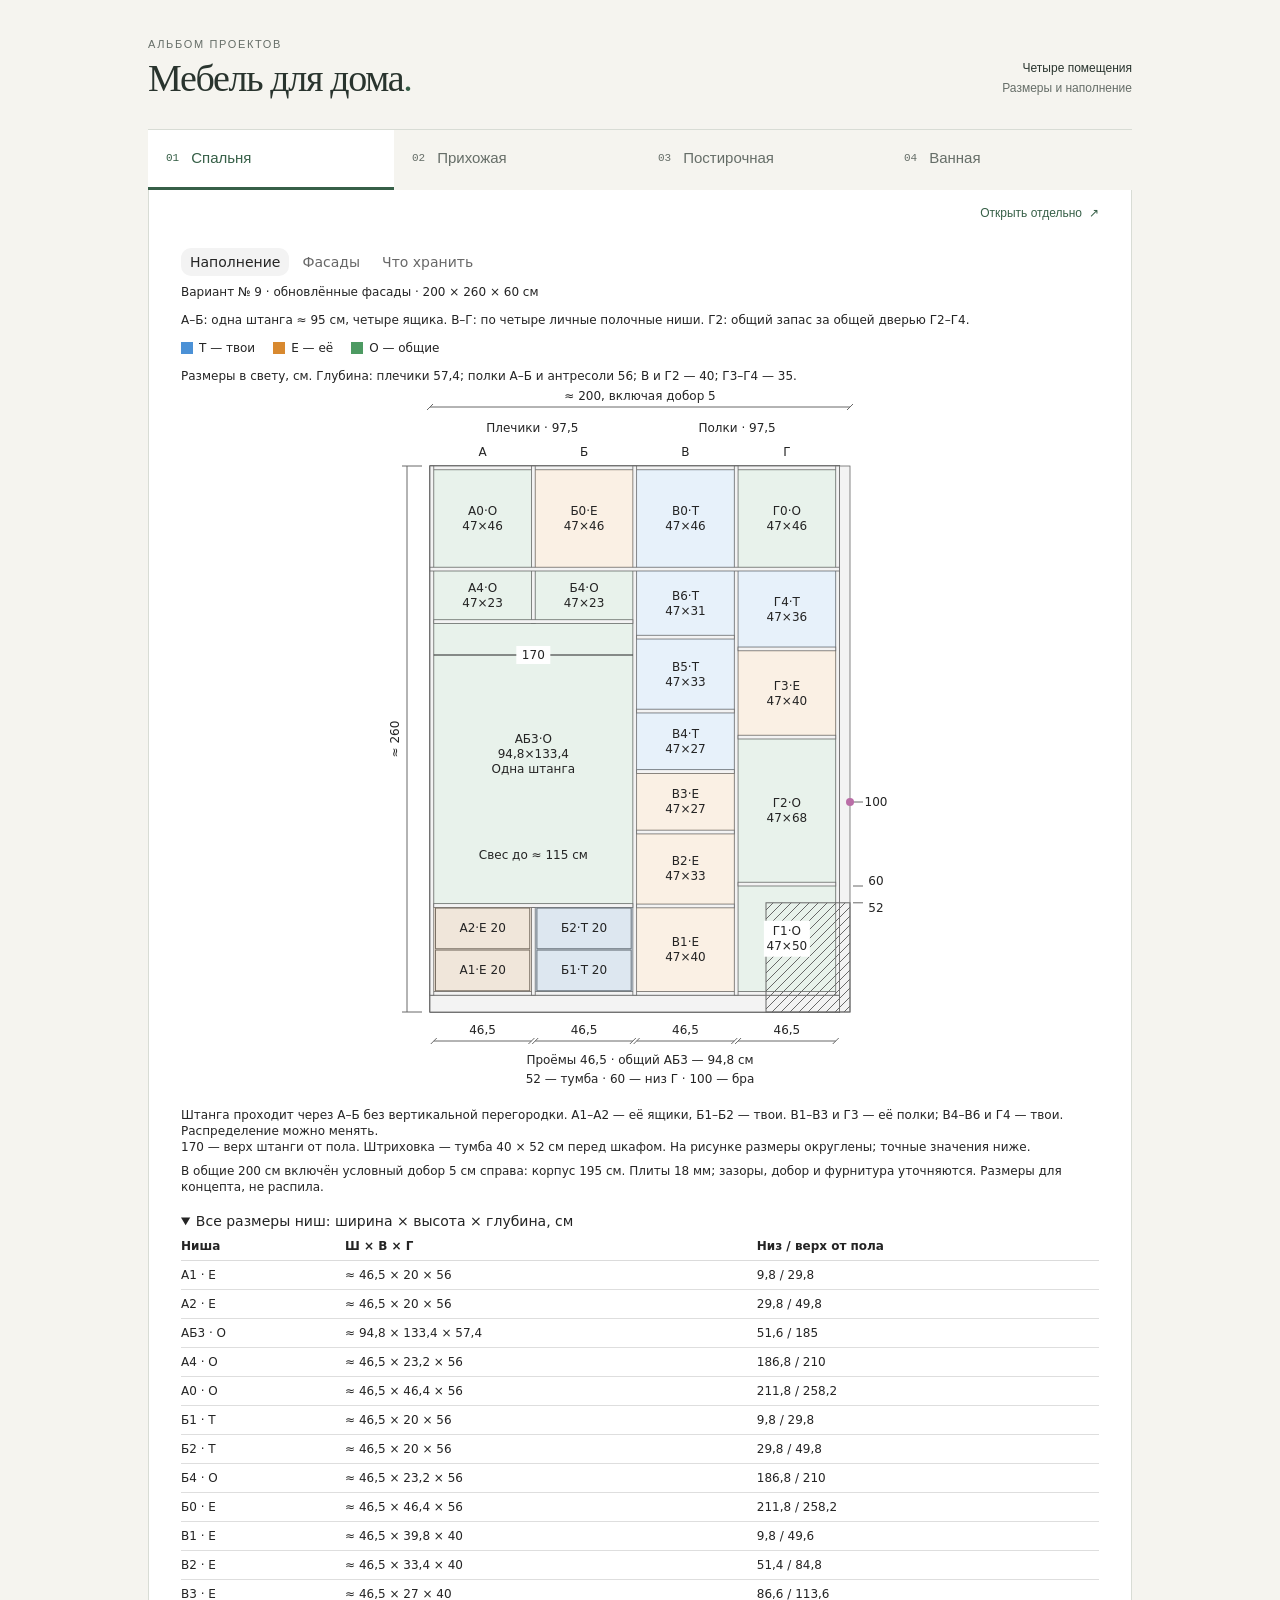
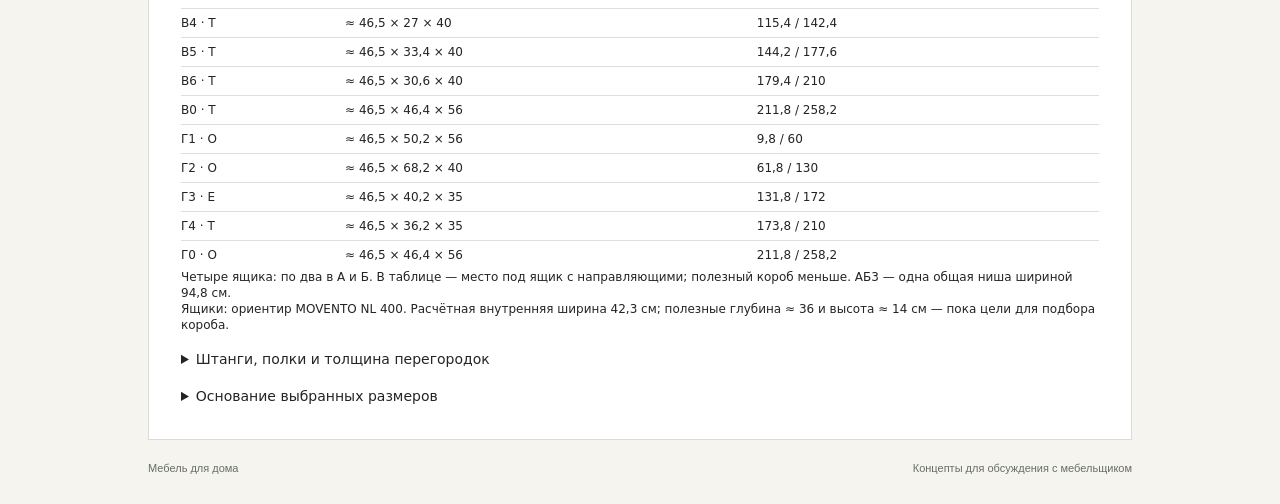
==== index.html @ 3846543a "Add home furniture plans" ====
<!doctype html>
<html lang="ru">
<head>
  <meta charset="utf-8">
  <meta name="viewport" content="width=device-width, initial-scale=1">
  <meta name="color-scheme" content="light">
  <meta name="description" content="Проекты мебели для дома: шкафы в спальне, прихожей и постирочной, тумба в ванной. Схемы, фасады, размеры и наполнение.">
  <title>Мебель для дома</title>
  <link rel="icon" href="data:,">
  <link rel="stylesheet" href="assets/site.css">
  <script src="assets/site.js" defer></script>
</head>
<body>
  <a class="skip-link" href="#projects">К проектам</a>
  <div class="page">
    <header class="masthead">
      <div>
        <p class="eyebrow">Альбом проектов</p>
        <h1>Мебель для дома<span aria-hidden="true">.</span></h1>
      </div>
      <p class="edition">Четыре помещения<br><span>Размеры и наполнение</span></p>
    </header>

    <main id="projects">
      <div class="room-tabs" role="tablist" aria-label="Помещение">
        <button type="button" role="tab" id="tab-bedroom" aria-controls="panel-bedroom" aria-selected="true" tabindex="0" data-room="bedroom"><span class="room-number" aria-hidden="true">01</span>Спальня</button>
        <button type="button" role="tab" id="tab-hallway" aria-controls="panel-hallway" aria-selected="false" tabindex="-1" data-room="hallway"><span class="room-number" aria-hidden="true">02</span>Прихожая</button>
        <button type="button" role="tab" id="tab-laundry" aria-controls="panel-laundry" aria-selected="false" tabindex="-1" data-room="laundry"><span class="room-number" aria-hidden="true">03</span>Постирочная</button>
        <button type="button" role="tab" id="tab-bathroom" aria-controls="panel-bathroom" aria-selected="false" tabindex="-1" data-room="bathroom"><span class="room-number" aria-hidden="true">04</span>Ванная</button>
      </div>
      <div class="project-sheet">
        <div class="sheet-toolbar">
          <p id="load-status" role="status" aria-live="polite"></p>
          <a id="standalone-link" href="wardrobe-preview.html" target="_blank" rel="noopener">Открыть отдельно <span aria-hidden="true">↗</span></a>
        </div>
        <section role="tabpanel" id="panel-bedroom" aria-labelledby="tab-bedroom">
          <iframe title="Шкаф в спальне: схемы и размеры" data-src="wardrobe-preview.html" data-room="bedroom" height="740"></iframe>
        </section>
        <section role="tabpanel" id="panel-hallway" aria-labelledby="tab-hallway" hidden>
          <iframe title="Шкаф в прихожей: схемы и размеры" data-src="hallway-preview.html" data-room="hallway" height="740"></iframe>
        </section>
        <section role="tabpanel" id="panel-laundry" aria-labelledby="tab-laundry" hidden>
          <iframe title="Шкаф в постирочной: схемы и размеры" data-src="laundry-preview.html" data-room="laundry" height="740"></iframe>
        </section>
        <section role="tabpanel" id="panel-bathroom" aria-labelledby="tab-bathroom" hidden>
          <iframe title="Тумба в ванной: схемы и размеры" data-src="bathroom-preview.html" data-room="bathroom" height="740"></iframe>
        </section>
        <noscript>
          <p class="no-script">Для переключения вкладок нужен JavaScript. Проекты можно открыть отдельно:</p>
          <ul>
            <li><a href="wardrobe-preview.html">Спальня</a></li>
            <li><a href="hallway-preview.html">Прихожая</a></li>
            <li><a href="laundry-preview.html">Постирочная</a></li>
            <li><a href="bathroom-preview.html">Ванная</a></li>
          </ul>
          <style>.room-tabs,[role="tabpanel"],.sheet-toolbar{display:none}</style>
        </noscript>
      </div>
    </main>
    <footer><span>Мебель для дома</span><span>Концепты для обсуждения с мебельщиком</span></footer>
  </div>
</body>
</html>
---- assets/site.css ----
:root {
  color-scheme: light;
  --paper: #f5f4ef;
  --ink: #29342e;
  --muted: #666e68;
  --line: #d8dcd5;
  --green: #365f47;
  font-family: "Segoe UI", "Helvetica Neue", sans-serif;
  color: var(--ink);
  background: var(--paper);
}
* { box-sizing: border-box; }
body { margin: 0; }
[hidden] { display: none !important; }
a { color: var(--green); text-underline-offset: 4px; }
a:hover { color: var(--ink); }
button, a { -webkit-tap-highlight-color: transparent; }
:focus-visible { outline: 2px solid var(--green); outline-offset: 4px; }
.skip-link { position: absolute; top: 10px; left: 12px; z-index: 2; padding: 12px; background: white; transform: translateY(-180%); }
.skip-link:focus { transform: translateY(0); }
.page { max-width: 1040px; padding: 0 28px; margin: 0 auto; }
.masthead { display: flex; align-items: flex-end; justify-content: space-between; gap: 24px; padding: 38px 0 28px; }
.eyebrow { margin: 0 0 7px; font-size: 11px; text-transform: uppercase; letter-spacing: .15em; color: var(--muted); }
h1 { margin: 0; font: 400 38px/1.15 Georgia, "Times New Roman", serif; letter-spacing: -.035em; }
h1 span { color: var(--green); }
.edition { flex-shrink: 0; margin: 0 0 3px; font-size: 12px; line-height: 1.6; text-align: right; }
.edition span { color: var(--muted); }
.room-tabs { display: grid; grid-template-columns: repeat(4, 1fr); border-top: 1px solid var(--line); }
.room-tabs button { appearance: none; position: relative; display: flex; align-items: center; gap: 12px; min-height: 60px; margin: 0; padding: 12px 18px; border: 0; border-bottom: 3px solid transparent; background: transparent; color: var(--muted); font: 500 15px/1.25 "Segoe UI", "Helvetica Neue", sans-serif; text-align: left; cursor: pointer; }
.room-tabs button:hover { background: #eeefe8; color: var(--ink); }
.room-tabs button[aria-selected="true"] { border-bottom-color: var(--green); color: var(--green); background: #fff; }
.room-number { font: 11px/1.2 Consolas, monospace; color: var(--muted); }
.room-tabs button[aria-selected="true"] .room-number { color: var(--green); }
.project-sheet { background: #fff; border: 1px solid var(--line); border-top: 0; padding: 0 20px 18px; }
.sheet-toolbar { display: flex; align-items: center; justify-content: space-between; gap: 10px; min-height: 46px; padding: 8px 12px; font-size: 12px; }
.sheet-toolbar a { flex-shrink: 0; text-decoration: none; min-height: 30px; display: inline-flex; align-items: center; gap: 7px; }
.sheet-toolbar a:hover { text-decoration: underline; }
#load-status { margin: 0; color: var(--muted); }
iframe { display: block; width: 100%; border: 0; background: #fff; }
footer { display: flex; justify-content: space-between; gap: 16px; padding: 20px 0 28px; font-size: 11px; line-height: 1.5; color: var(--muted); }
.no-script { margin: 12px; }
@media (max-width: 780px) {
  .page { padding: 0 16px; }
  .masthead { padding: 26px 0 24px; }
  h1 { font-size: 33px; }
  .room-tabs button { gap: 8px; padding: 12px; font-size: 14px; }
  .project-sheet { padding: 0 4px 12px; }
}
@media (max-width: 520px) {
  .page { padding: 0 10px; }
  .masthead { display: block; padding: 24px 6px 20px; }
  h1 { font-size: 32px; }
  .edition { display: none; }
  .room-tabs { grid-template-columns: repeat(2, 1fr); }
  .room-tabs button { min-height: 48px; padding: 11px 14px; }
  .project-sheet { padding: 0 0 10px; }
  .sheet-toolbar { padding: 5px 12px; min-height: 42px; }
  footer { display: block; padding-left: 6px; }
  footer span { display: block; }
  footer span + span { margin-top: 4px; }
}
@media print {
  .page { max-width: none; padding: 0; }
  .masthead { padding: 12px; }
  .room-tabs, .sheet-toolbar, footer { display: none; }
  .project-sheet { border: 0; padding: 0; }
}
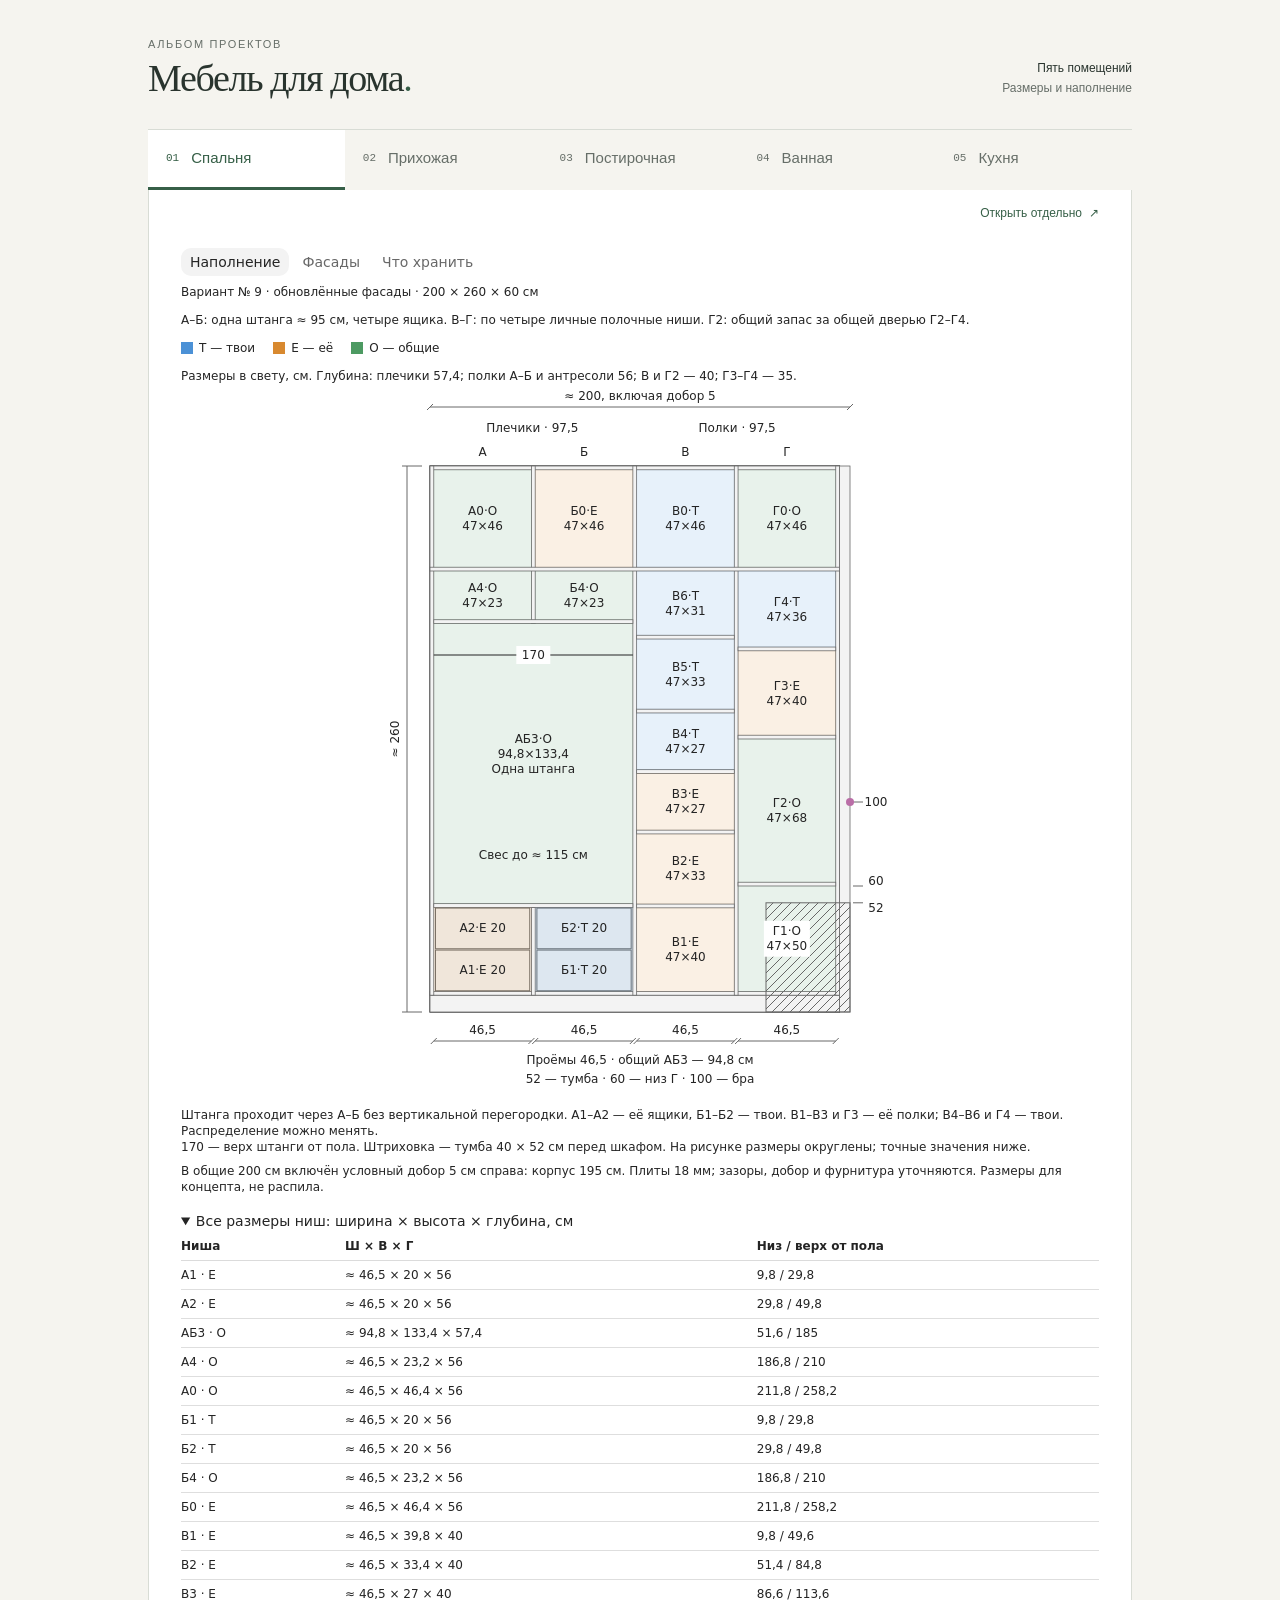
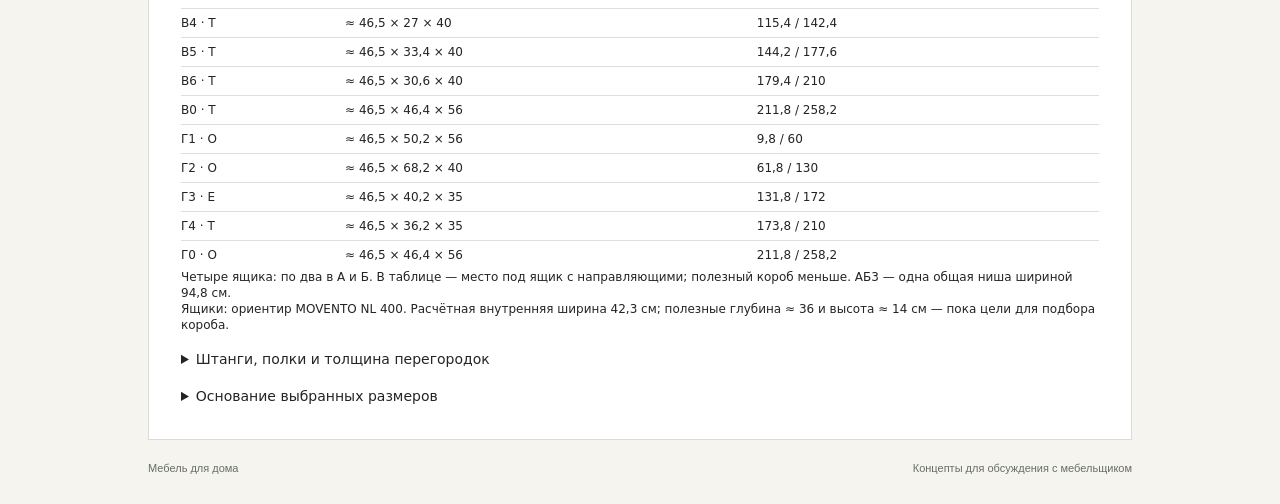
==== commit 71dc422e: "Add kitchen plans and update hallway layout" ====
--- a/index.html
+++ b/index.html
@@ -4,7 +4,7 @@
   <meta charset="utf-8">
   <meta name="viewport" content="width=device-width, initial-scale=1">
   <meta name="color-scheme" content="light">
-  <meta name="description" content="Проекты мебели для дома: шкафы в спальне, прихожей и постирочной, тумба в ванной. Схемы, фасады, размеры и наполнение.">
+  <meta name="description" content="Проекты мебели для дома: спальня, прихожая, постирочная, ванная и кухня. Схемы, фасады, размеры и наполнение.">
   <title>Мебель для дома</title>
   <link rel="icon" href="data:,">
   <link rel="stylesheet" href="assets/site.css">
@@ -18,7 +18,7 @@
         <p class="eyebrow">Альбом проектов</p>
         <h1>Мебель для дома<span aria-hidden="true">.</span></h1>
       </div>
-      <p class="edition">Четыре помещения<br><span>Размеры и наполнение</span></p>
+      <p class="edition">Пять помещений<br><span>Размеры и наполнение</span></p>
     </header>
 
     <main id="projects">
@@ -27,6 +27,7 @@
         <button type="button" role="tab" id="tab-hallway" aria-controls="panel-hallway" aria-selected="false" tabindex="-1" data-room="hallway"><span class="room-number" aria-hidden="true">02</span>Прихожая</button>
         <button type="button" role="tab" id="tab-laundry" aria-controls="panel-laundry" aria-selected="false" tabindex="-1" data-room="laundry"><span class="room-number" aria-hidden="true">03</span>Постирочная</button>
         <button type="button" role="tab" id="tab-bathroom" aria-controls="panel-bathroom" aria-selected="false" tabindex="-1" data-room="bathroom"><span class="room-number" aria-hidden="true">04</span>Ванная</button>
+        <button type="button" role="tab" id="tab-kitchen" aria-controls="panel-kitchen" aria-selected="false" tabindex="-1" data-room="kitchen"><span class="room-number" aria-hidden="true">05</span>Кухня</button>
       </div>
       <div class="project-sheet">
         <div class="sheet-toolbar">
@@ -45,6 +46,9 @@
         <section role="tabpanel" id="panel-bathroom" aria-labelledby="tab-bathroom" hidden>
           <iframe title="Тумба в ванной: схемы и размеры" data-src="bathroom-preview.html" data-room="bathroom" height="740"></iframe>
         </section>
+        <section role="tabpanel" id="panel-kitchen" aria-labelledby="tab-kitchen" hidden>
+          <iframe title="Г-образная кухня: схемы, техника и размеры" data-src="kitchen-preview.html" data-room="kitchen" height="740"></iframe>
+        </section>
         <noscript>
           <p class="no-script">Для переключения вкладок нужен JavaScript. Проекты можно открыть отдельно:</p>
           <ul>
@@ -52,6 +56,7 @@
             <li><a href="hallway-preview.html">Прихожая</a></li>
             <li><a href="laundry-preview.html">Постирочная</a></li>
             <li><a href="bathroom-preview.html">Ванная</a></li>
+            <li><a href="kitchen-preview.html">Кухня</a></li>
           </ul>
           <style>.room-tabs,[role="tabpanel"],.sheet-toolbar{display:none}</style>
         </noscript>
--- a/assets/site.css
+++ b/assets/site.css
@@ -25,7 +25,7 @@
 h1 span { color: var(--green); }
 .edition { flex-shrink: 0; margin: 0 0 3px; font-size: 12px; line-height: 1.6; text-align: right; }
 .edition span { color: var(--muted); }
-.room-tabs { display: grid; grid-template-columns: repeat(4, 1fr); border-top: 1px solid var(--line); }
+.room-tabs { display: grid; grid-template-columns: repeat(5, minmax(0, 1fr)); border-top: 1px solid var(--line); }
 .room-tabs button { appearance: none; position: relative; display: flex; align-items: center; gap: 12px; min-height: 60px; margin: 0; padding: 12px 18px; border: 0; border-bottom: 3px solid transparent; background: transparent; color: var(--muted); font: 500 15px/1.25 "Segoe UI", "Helvetica Neue", sans-serif; text-align: left; cursor: pointer; }
 .room-tabs button:hover { background: #eeefe8; color: var(--ink); }
 .room-tabs button[aria-selected="true"] { border-bottom-color: var(--green); color: var(--green); background: #fff; }
@@ -43,7 +43,9 @@
   .page { padding: 0 16px; }
   .masthead { padding: 26px 0 24px; }
   h1 { font-size: 33px; }
-  .room-tabs button { gap: 8px; padding: 12px; font-size: 14px; }
+  .room-tabs { grid-template-columns: repeat(6, minmax(0, 1fr)); }
+  .room-tabs button { grid-column: span 2; gap: 8px; padding: 12px; font-size: 14px; }
+  .room-tabs button:nth-last-child(-n+2) { grid-column: span 3; }
   .project-sheet { padding: 0 4px 12px; }
 }
 @media (max-width: 520px) {
@@ -52,7 +54,8 @@
   h1 { font-size: 32px; }
   .edition { display: none; }
   .room-tabs { grid-template-columns: repeat(2, 1fr); }
-  .room-tabs button { min-height: 48px; padding: 11px 14px; }
+  .room-tabs button, .room-tabs button:nth-last-child(-n+2) { grid-column: auto; min-height: 48px; padding: 11px 14px; }
+  .room-tabs button:last-child { grid-column: 1 / -1; }
   .project-sheet { padding: 0 0 10px; }
   .sheet-toolbar { padding: 5px 12px; min-height: 42px; }
   footer { display: block; padding-left: 6px; }
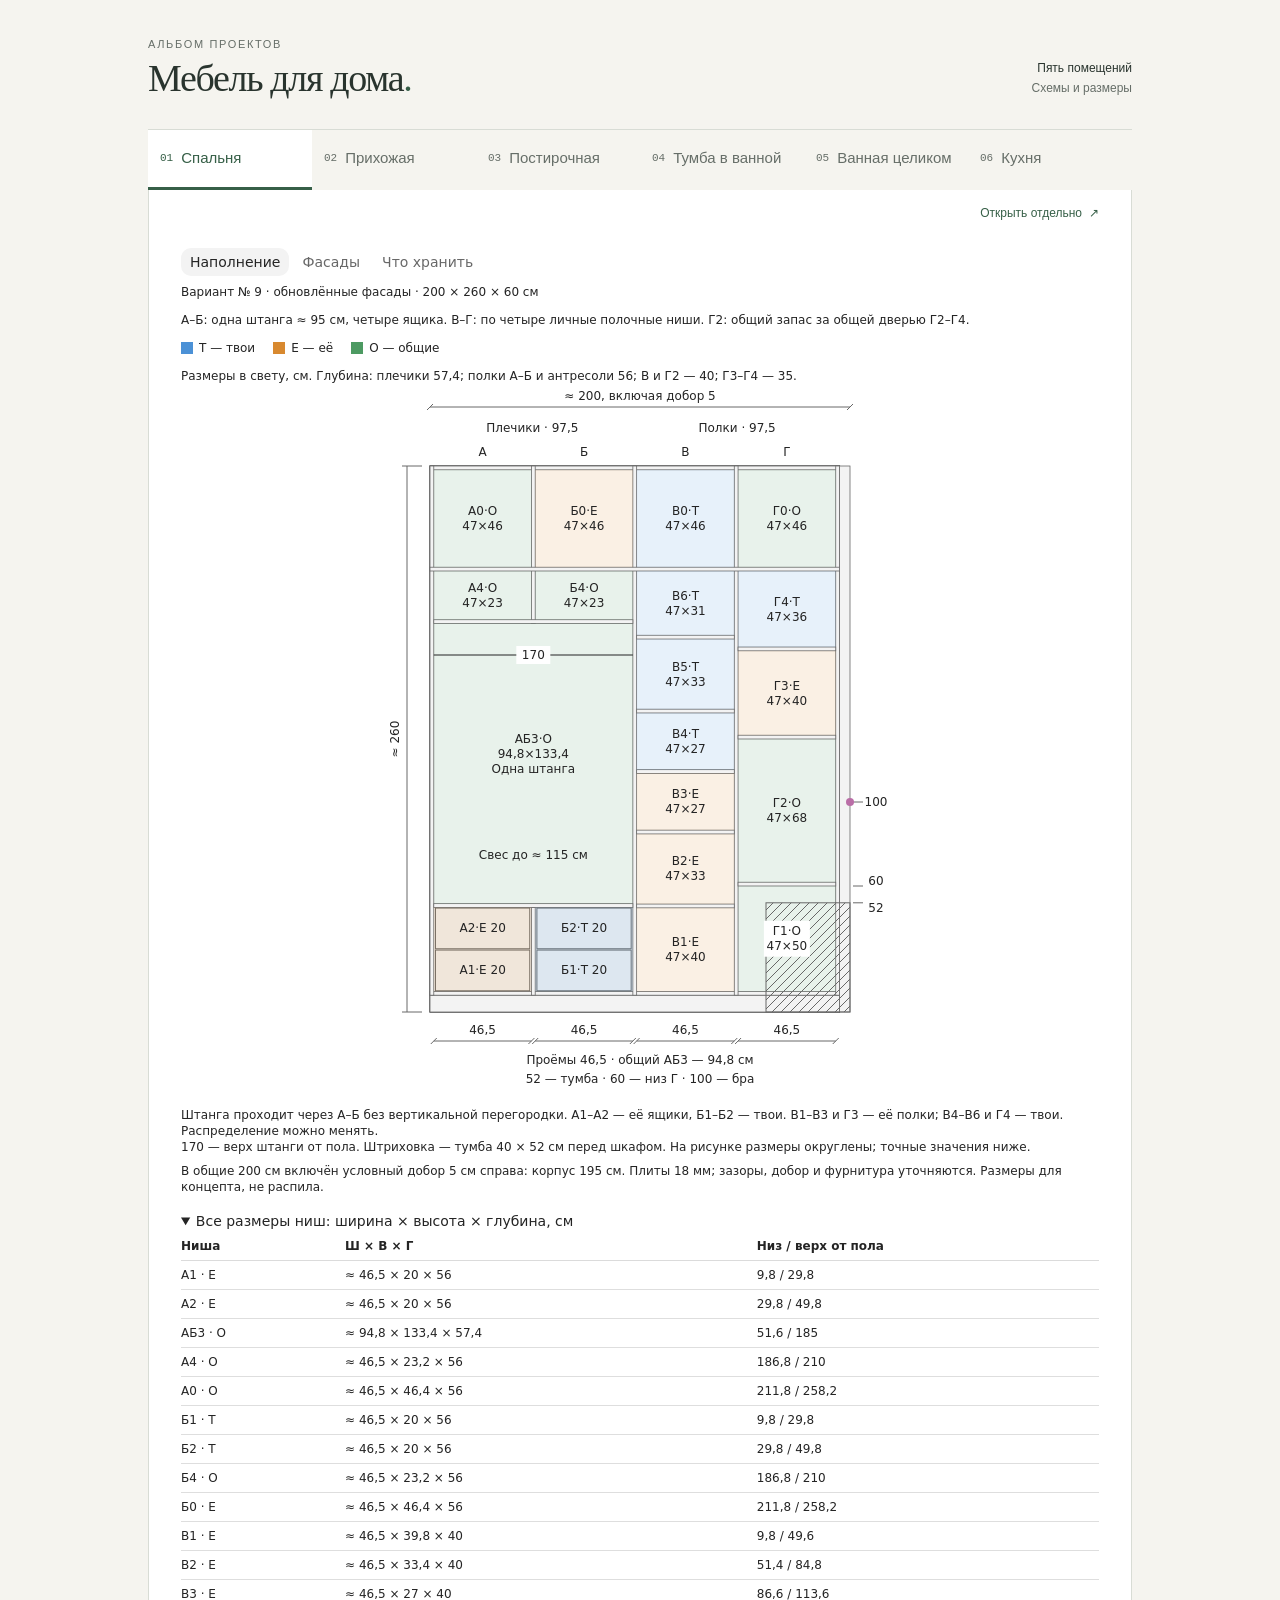
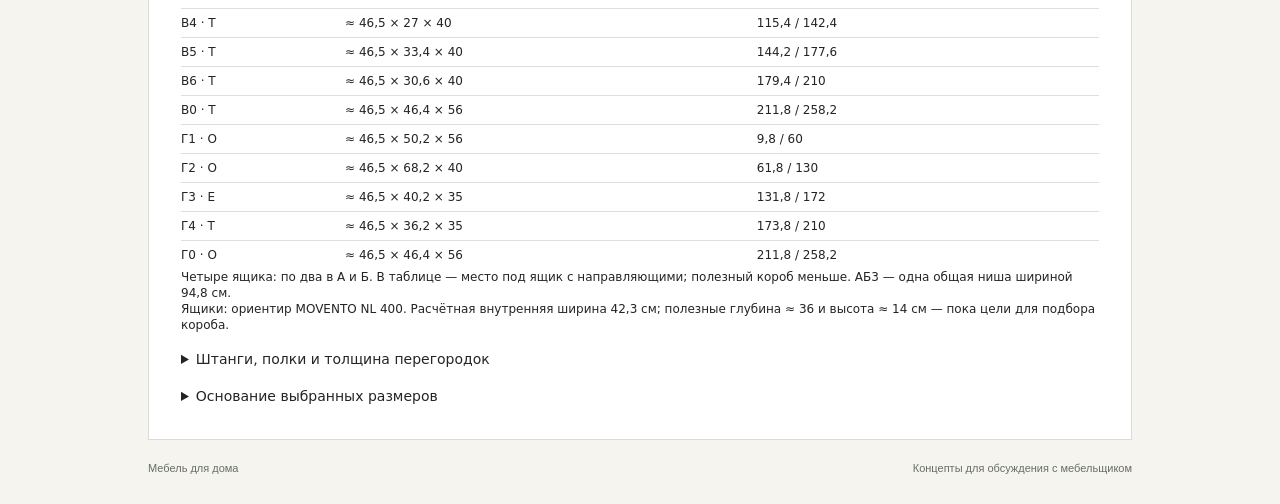
==== commit 2b410a99: "Add bathroom floor plan, wall elevations and recessed cabinet layout" ====
--- a/index.html
+++ b/index.html
@@ -18,7 +18,7 @@
         <p class="eyebrow">Альбом проектов</p>
         <h1>Мебель для дома<span aria-hidden="true">.</span></h1>
       </div>
-      <p class="edition">Пять помещений<br><span>Размеры и наполнение</span></p>
+      <p class="edition">Пять помещений<br><span>Схемы и размеры</span></p>
     </header>
 
     <main id="projects">
@@ -26,8 +26,9 @@
         <button type="button" role="tab" id="tab-bedroom" aria-controls="panel-bedroom" aria-selected="true" tabindex="0" data-room="bedroom"><span class="room-number" aria-hidden="true">01</span>Спальня</button>
         <button type="button" role="tab" id="tab-hallway" aria-controls="panel-hallway" aria-selected="false" tabindex="-1" data-room="hallway"><span class="room-number" aria-hidden="true">02</span>Прихожая</button>
         <button type="button" role="tab" id="tab-laundry" aria-controls="panel-laundry" aria-selected="false" tabindex="-1" data-room="laundry"><span class="room-number" aria-hidden="true">03</span>Постирочная</button>
-        <button type="button" role="tab" id="tab-bathroom" aria-controls="panel-bathroom" aria-selected="false" tabindex="-1" data-room="bathroom"><span class="room-number" aria-hidden="true">04</span>Ванная</button>
-        <button type="button" role="tab" id="tab-kitchen" aria-controls="panel-kitchen" aria-selected="false" tabindex="-1" data-room="kitchen"><span class="room-number" aria-hidden="true">05</span>Кухня</button>
+        <button type="button" role="tab" id="tab-bathroom" aria-controls="panel-bathroom" aria-selected="false" tabindex="-1" data-room="bathroom"><span class="room-number" aria-hidden="true">04</span>Тумба в ванной</button>
+        <button type="button" role="tab" id="tab-bathroom-room" aria-controls="panel-bathroom-room" aria-selected="false" tabindex="-1" data-room="bathroom-room"><span class="room-number" aria-hidden="true">05</span>Ванная целиком</button>
+        <button type="button" role="tab" id="tab-kitchen" aria-controls="panel-kitchen" aria-selected="false" tabindex="-1" data-room="kitchen"><span class="room-number" aria-hidden="true">06</span>Кухня</button>
       </div>
       <div class="project-sheet">
         <div class="sheet-toolbar">
@@ -46,6 +47,9 @@
         <section role="tabpanel" id="panel-bathroom" aria-labelledby="tab-bathroom" hidden>
           <iframe title="Тумба в ванной: схемы и размеры" data-src="bathroom-preview.html" data-room="bathroom" height="740"></iframe>
         </section>
+        <section role="tabpanel" id="panel-bathroom-room" aria-labelledby="tab-bathroom-room" hidden>
+          <iframe title="Ванная целиком: план и развёртки четырёх стен" data-src="bathroom-room.html" data-room="bathroom-room" height="740"></iframe>
+        </section>
         <section role="tabpanel" id="panel-kitchen" aria-labelledby="tab-kitchen" hidden>
           <iframe title="Г-образная кухня: схемы, техника и размеры" data-src="kitchen-preview.html" data-room="kitchen" height="740"></iframe>
         </section>
@@ -55,7 +59,8 @@
             <li><a href="wardrobe-preview.html">Спальня</a></li>
             <li><a href="hallway-preview.html">Прихожая</a></li>
             <li><a href="laundry-preview.html">Постирочная</a></li>
-            <li><a href="bathroom-preview.html">Ванная</a></li>
+            <li><a href="bathroom-preview.html">Тумба в ванной</a></li>
+            <li><a href="bathroom-room.html">Ванная целиком</a></li>
             <li><a href="kitchen-preview.html">Кухня</a></li>
           </ul>
           <style>.room-tabs,[role="tabpanel"],.sheet-toolbar{display:none}</style>
--- a/assets/site.css
+++ b/assets/site.css
@@ -25,8 +25,8 @@
 h1 span { color: var(--green); }
 .edition { flex-shrink: 0; margin: 0 0 3px; font-size: 12px; line-height: 1.6; text-align: right; }
 .edition span { color: var(--muted); }
-.room-tabs { display: grid; grid-template-columns: repeat(5, minmax(0, 1fr)); border-top: 1px solid var(--line); }
-.room-tabs button { appearance: none; position: relative; display: flex; align-items: center; gap: 12px; min-height: 60px; margin: 0; padding: 12px 18px; border: 0; border-bottom: 3px solid transparent; background: transparent; color: var(--muted); font: 500 15px/1.25 "Segoe UI", "Helvetica Neue", sans-serif; text-align: left; cursor: pointer; }
+.room-tabs { display: grid; grid-template-columns: repeat(6, minmax(0, 1fr)); border-top: 1px solid var(--line); }
+.room-tabs button { appearance: none; position: relative; display: flex; align-items: center; gap: 8px; min-height: 60px; margin: 0; padding: 12px; border: 0; border-bottom: 3px solid transparent; background: transparent; color: var(--muted); font: 500 15px/1.25 "Segoe UI", "Helvetica Neue", sans-serif; text-align: left; cursor: pointer; }
 .room-tabs button:hover { background: #eeefe8; color: var(--ink); }
 .room-tabs button[aria-selected="true"] { border-bottom-color: var(--green); color: var(--green); background: #fff; }
 .room-number { font: 11px/1.2 Consolas, monospace; color: var(--muted); }
@@ -45,7 +45,6 @@
   h1 { font-size: 33px; }
   .room-tabs { grid-template-columns: repeat(6, minmax(0, 1fr)); }
   .room-tabs button { grid-column: span 2; gap: 8px; padding: 12px; font-size: 14px; }
-  .room-tabs button:nth-last-child(-n+2) { grid-column: span 3; }
   .project-sheet { padding: 0 4px 12px; }
 }
 @media (max-width: 520px) {
@@ -54,8 +53,7 @@
   h1 { font-size: 32px; }
   .edition { display: none; }
   .room-tabs { grid-template-columns: repeat(2, 1fr); }
-  .room-tabs button, .room-tabs button:nth-last-child(-n+2) { grid-column: auto; min-height: 48px; padding: 11px 14px; }
-  .room-tabs button:last-child { grid-column: 1 / -1; }
+  .room-tabs button { grid-column: auto; min-height: 48px; padding: 11px 14px; }
   .project-sheet { padding: 0 0 10px; }
   .sheet-toolbar { padding: 5px 12px; min-height: 42px; }
   footer { display: block; padding-left: 6px; }
